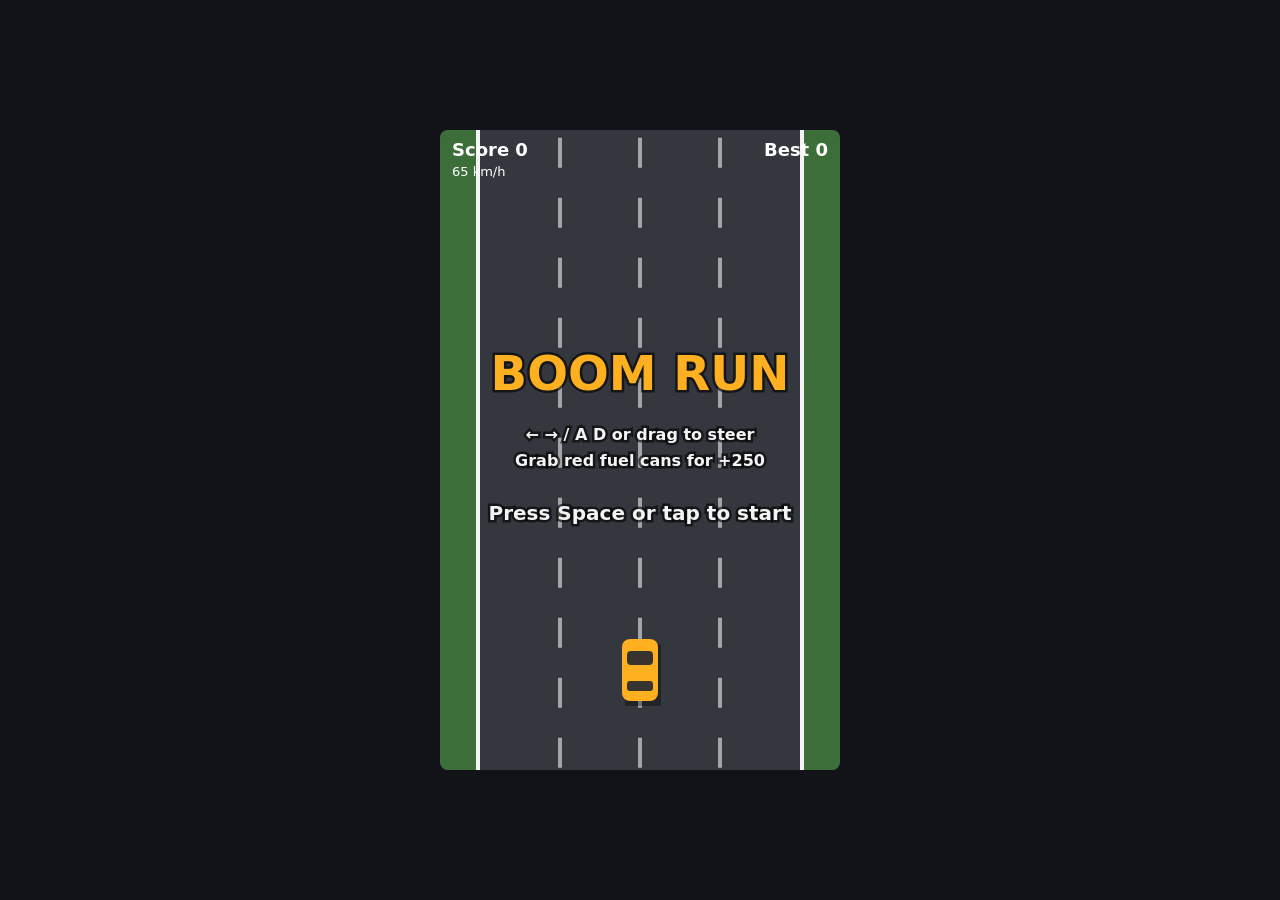
==== boom-run/index.html @ 5ee6bf42 "Add Road Rush: endless cross-the-road arcade game Canvas 2.5D low-poly game with endless world gener" ====
<!doctype html>
<html lang="en">
<head>
<meta charset="utf-8">
<meta name="viewport" content="width=device-width, initial-scale=1, user-scalable=no">
<title>Boom Run</title>
<style>
  :root { --bg: #111318; --fg: #f4f4f4; --accent: #ffb020; }
  * { box-sizing: border-box; }
  html, body { margin: 0; height: 100%; background: var(--bg); color: var(--fg);
    font-family: system-ui, sans-serif; overflow: hidden; touch-action: none; }
  #wrap { display: flex; align-items: center; justify-content: center; height: 100%; }
  canvas { background: #2b2f36; border-radius: 8px; max-width: 100vw; max-height: 100vh; }
</style>
</head>
<body>
<div id="wrap"><canvas id="c" width="400" height="640"></canvas></div>
<script>
// ---- Setup ---------------------------------------------------------------
const cv = document.getElementById('c');
const ctx = cv.getContext('2d');
const W = cv.width, H = cv.height;
const ROAD_L = 40, ROAD_R = W - 40, LANES = 4;
const LANE_W = (ROAD_R - ROAD_L) / LANES;
const CAR_W = 36, CAR_H = 62;
const TRAFFIC_COLORS = ['#4aa3ff', '#7ee07e', '#c77dff', '#ff7eb6', '#f4f4f4', '#56d6c9'];

function loadBest() { try { return +localStorage.getItem('boomrun.best') || 0; } catch { return 0; } }
function saveBest(v) { try { localStorage.setItem('boomrun.best', v); } catch {} }

let state, keys = {}, pointerX = null, best = loadBest();

function reset() {
  state = {
    mode: 'title',            // title | play | boom
    player: { x: W / 2, y: H - 100, vx: 0 },
    speed: 260,               // px/s the world scrolls
    dist: 0, bonus: 0,
    traffic: [], cans: [], particles: [],
    spawnT: 0, canT: 2, roadOff: 0, shake: 0, boomT: 0,
  };
}
reset();

// ---- Input ---------------------------------------------------------------
addEventListener('keydown', e => {
  keys[e.key] = true;
  if (e.key === ' ' || e.key === 'Enter') { e.preventDefault(); startOrRestart(); }
});
addEventListener('keyup', e => { keys[e.key] = false; });

function toCanvasX(e) {
  const r = cv.getBoundingClientRect();
  return (e.clientX - r.left) * (W / r.width);
}
cv.addEventListener('pointerdown', e => { pointerX = toCanvasX(e); startOrRestart(); });
cv.addEventListener('pointermove', e => { if (pointerX !== null) pointerX = toCanvasX(e); });
addEventListener('pointerup', () => { pointerX = null; });

function startOrRestart() {
  if (state.mode === 'title') state.mode = 'play';
  else if (state.mode === 'boom' && state.boomT > 0.8) { reset(); state.mode = 'play'; }
}

// ---- Spawning ------------------------------------------------------------
function laneX(i) { return ROAD_L + LANE_W * (i + 0.5); }

function spawnTraffic() {
  const lane = Math.floor(Math.random() * LANES);
  // avoid stacking on a car that just spawned in the same lane
  if (state.traffic.some(t => t.lane === lane && t.y < CAR_H * 2)) return;
  state.traffic.push({
    lane, x: laneX(lane), y: -CAR_H,
    v: 60 + Math.random() * 100,   // their own forward speed (slower than you)
    color: TRAFFIC_COLORS[Math.floor(Math.random() * TRAFFIC_COLORS.length)],
  });
}

function spawnCan() {
  const lane = Math.floor(Math.random() * LANES);
  state.cans.push({ x: laneX(lane), y: -20, t: 0 });
}

function explode(x, y) {
  for (let i = 0; i < 140; i++) {
    const a = Math.random() * Math.PI * 2, s = 60 + Math.random() * 420;
    state.particles.push({
      x, y, vx: Math.cos(a) * s, vy: Math.sin(a) * s,
      life: 0.6 + Math.random() * 1.2, age: 0,
      size: 2 + Math.random() * 6,
      hue: 10 + Math.random() * 45,
      smoke: Math.random() < 0.3,
    });
  }
  state.shake = 18;
}

// ---- Update --------------------------------------------------------------
function hit(a, b, pad = 6) {
  return Math.abs(a.x - b.x) < CAR_W - pad && Math.abs(a.y - b.y) < CAR_H - pad;
}

function update(dt) {
  const s = state;
  s.shake = Math.max(0, s.shake - dt * 40);

  for (const p of s.particles) {
    p.age += dt;
    p.x += p.vx * dt; p.y += p.vy * dt;
    p.vx *= 0.96; p.vy *= 0.96;
    if (p.smoke) p.vy -= 40 * dt;
  }
  s.particles = s.particles.filter(p => p.age < p.life);

  if (s.mode === 'boom') { s.boomT += dt; return; }
  if (s.mode !== 'play') { s.roadOff = (s.roadOff + 120 * dt) % 60; return; }

  // difficulty ramps with distance
  s.speed = Math.min(720, 260 + s.dist * 0.035);
  s.dist += s.speed * dt;
  s.roadOff = (s.roadOff + s.speed * dt) % 60;

  // steering: keyboard or drag
  const p = s.player;
  let dir = 0;
  if (keys.ArrowLeft || keys.a || keys.A) dir -= 1;
  if (keys.ArrowRight || keys.d || keys.D) dir += 1;
  if (pointerX !== null) dir = Math.max(-1, Math.min(1, (pointerX - p.x) / 30));
  p.vx += (dir * 420 - p.vx) * Math.min(1, dt * 10);
  p.x = Math.max(ROAD_L + CAR_W / 2, Math.min(ROAD_R - CAR_W / 2, p.x + p.vx * dt));

  // spawn
  s.spawnT -= dt;
  if (s.spawnT <= 0) { spawnTraffic(); s.spawnT = Math.max(0.28, 0.9 - s.dist / 40000); }
  s.canT -= dt;
  if (s.canT <= 0) { spawnCan(); s.canT = 2.5 + Math.random() * 3; }

  // move world
  for (const t of s.traffic) t.y += (s.speed - t.v) * dt;
  for (const c of s.cans) { c.y += s.speed * dt; c.t += dt; }
  s.traffic = s.traffic.filter(t => t.y < H + CAR_H);
  s.cans = s.cans.filter(c => c.y < H + 30);

  // fuel pickups
  s.cans = s.cans.filter(c => {
    if (Math.abs(c.x - p.x) < 30 && Math.abs(c.y - p.y) < 45) { s.bonus += 250; return false; }
    return true;
  });

  // crash!
  const crashed = s.traffic.find(t => hit(t, p));
  if (crashed) {
    s.mode = 'boom';
    explode((p.x + crashed.x) / 2, (p.y + crashed.y) / 2);
    crashed.wreck = true;
    const score = currentScore();
    if (score > best) { best = score; saveBest(best); s.newBest = true; }
  }
}

function currentScore() { return Math.floor(state.dist / 10) + state.bonus; }

// ---- Draw ----------------------------------------------------------------
function drawCar(x, y, color, wreck) {
  ctx.save();
  ctx.translate(x, y);
  ctx.fillStyle = 'rgba(0,0,0,.35)';
  ctx.fillRect(-CAR_W / 2 + 3, -CAR_H / 2 + 5, CAR_W, CAR_H);
  ctx.fillStyle = wreck ? '#222' : color;
  roundRect(-CAR_W / 2, -CAR_H / 2, CAR_W, CAR_H, 8); ctx.fill();
  ctx.fillStyle = wreck ? '#111' : 'rgba(20,30,50,.85)';
  roundRect(-CAR_W / 2 + 5, -CAR_H / 2 + 12, CAR_W - 10, 14, 4); ctx.fill();
  roundRect(-CAR_W / 2 + 5, CAR_H / 2 - 20, CAR_W - 10, 10, 3); ctx.fill();
  ctx.restore();
}

function roundRect(x, y, w, h, r) {
  ctx.beginPath();
  ctx.moveTo(x + r, y);
  ctx.arcTo(x + w, y, x + w, y + h, r);
  ctx.arcTo(x + w, y + h, x, y + h, r);
  ctx.arcTo(x, y + h, x, y, r);
  ctx.arcTo(x, y, x + w, y, r);
  ctx.closePath();
}

function drawCan(c) {
  const bob = Math.sin(c.t * 6) * 3;
  ctx.save();
  ctx.translate(c.x, c.y + bob);
  ctx.fillStyle = '#e53935';
  roundRect(-10, -13, 20, 26, 4); ctx.fill();
  ctx.fillStyle = '#ffd54f';
  ctx.fillRect(-4, -18, 8, 6);
  ctx.fillStyle = '#fff';
  ctx.font = 'bold 13px system-ui';
  ctx.textAlign = 'center';
  ctx.fillText('F', 0, 5);
  ctx.restore();
}

function centerText(text, y, size, color = '#f4f4f4') {
  ctx.font = `bold ${size}px system-ui`;
  ctx.textAlign = 'center';
  ctx.lineWidth = 5; ctx.strokeStyle = 'rgba(0,0,0,.6)';
  ctx.strokeText(text, W / 2, y);
  ctx.fillStyle = color;
  ctx.fillText(text, W / 2, y);
}

function draw() {
  const s = state;
  ctx.save();
  if (s.shake > 0) ctx.translate((Math.random() - .5) * s.shake, (Math.random() - .5) * s.shake);

  // grass + road
  ctx.fillStyle = '#3c6e3a'; ctx.fillRect(-20, -20, W + 40, H + 40);
  ctx.fillStyle = '#34373d'; ctx.fillRect(ROAD_L, -20, ROAD_R - ROAD_L, H + 40);
  ctx.fillStyle = '#f4f4f4';
  ctx.fillRect(ROAD_L - 4, -20, 4, H + 40); ctx.fillRect(ROAD_R, -20, 4, H + 40);
  ctx.fillStyle = 'rgba(255,255,255,.55)';
  for (let i = 1; i < LANES; i++) {
    const x = ROAD_L + LANE_W * i - 2;
    for (let y = -60 + s.roadOff; y < H; y += 60) ctx.fillRect(x, y, 4, 30);
  }

  for (const c of s.cans) drawCan(c);
  for (const t of s.traffic) drawCar(t.x, t.y, t.color, t.wreck);
  if (s.mode !== 'boom') drawCar(s.player.x, s.player.y, '#ffb020');

  // particles (additive glow for fire)
  ctx.globalCompositeOperation = 'lighter';
  for (const p of s.particles) {
    if (p.smoke) continue;
    const k = 1 - p.age / p.life;
    ctx.fillStyle = `hsla(${p.hue}, 100%, ${50 + k * 30}%, ${k})`;
    ctx.beginPath(); ctx.arc(p.x, p.y, p.size * (0.5 + k), 0, Math.PI * 2); ctx.fill();
  }
  ctx.globalCompositeOperation = 'source-over';
  for (const p of s.particles) {
    if (!p.smoke) continue;
    const k = 1 - p.age / p.life;
    ctx.fillStyle = `rgba(60,60,60,${k * 0.5})`;
    ctx.beginPath(); ctx.arc(p.x, p.y, p.size * (2.5 - k), 0, Math.PI * 2); ctx.fill();
  }
  ctx.restore();

  // HUD
  ctx.font = 'bold 18px system-ui'; ctx.textAlign = 'left'; ctx.fillStyle = '#fff';
  ctx.fillText(`Score ${currentScore()}`, 12, 26);
  ctx.textAlign = 'right';
  ctx.fillText(`Best ${best}`, W - 12, 26);
  ctx.textAlign = 'left'; ctx.font = '13px system-ui';
  ctx.fillText(`${Math.round(s.speed / 4)} km/h`, 12, 46);

  if (s.mode === 'title') {
    centerText('BOOM RUN', H / 2 - 60, 48, '#ffb020');
    centerText('← → / A D or drag to steer', H / 2 - 10, 16);
    centerText('Grab red fuel cans for +250', H / 2 + 16, 16);
    centerText('Press Space or tap to start', H / 2 + 70, 20);
  } else if (s.mode === 'boom' && s.boomT > 0.4) {
    centerText('BOOM!', H / 2 - 50, 64, '#ff5a2a');
    centerText(`Score ${currentScore()}`, H / 2 + 5, 26);
    if (s.newBest) centerText('New best!', H / 2 + 38, 20, '#ffd54f');
    if (s.boomT > 0.8) centerText('Space / tap to go again', H / 2 + 80, 18);
  }
}

// ---- Loop ----------------------------------------------------------------
let last = performance.now();
function frame(now) {
  const dt = Math.min(0.05, (now - last) / 1000);
  last = now;
  update(dt);
  draw();
  requestAnimationFrame(frame);
}
requestAnimationFrame(frame);
</script>
</body>
</html>
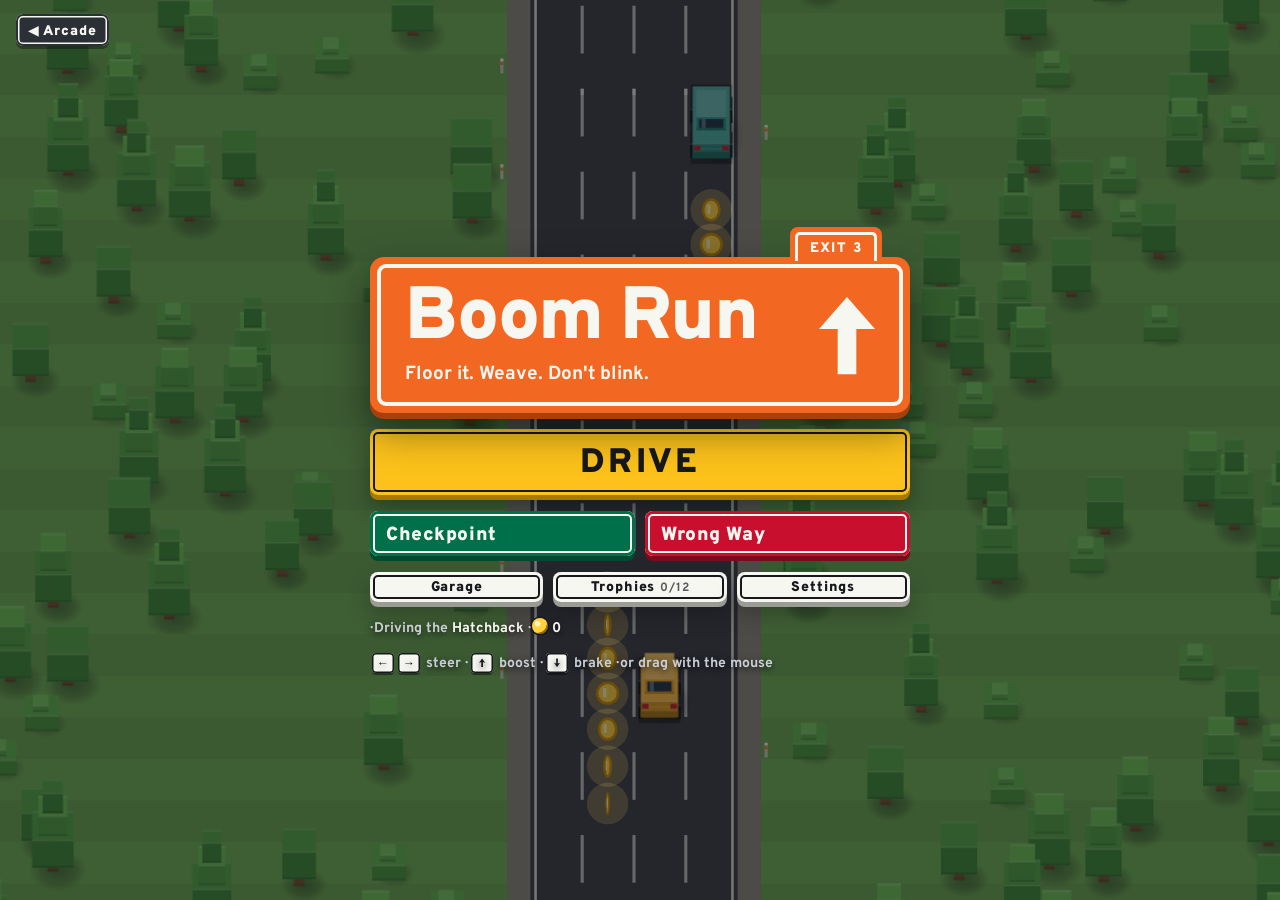
==== commit 261280c7: "Boom Run: rebuilt from the prototype into a full highway game The old single-file prototype is repla" ====
--- a/boom-run/index.html
+++ b/boom-run/index.html
@@ -2,280 +2,160 @@
 <html lang="en">
 <head>
 <meta charset="utf-8">
-<meta name="viewport" content="width=device-width, initial-scale=1, user-scalable=no">
+<meta name="viewport" content="width=device-width, initial-scale=1, maximum-scale=1, user-scalable=no, viewport-fit=cover">
+<meta name="theme-color" content="#1e2126">
 <title>Boom Run</title>
-<style>
-  :root { --bg: #111318; --fg: #f4f4f4; --accent: #ffb020; }
-  * { box-sizing: border-box; }
-  html, body { margin: 0; height: 100%; background: var(--bg); color: var(--fg);
-    font-family: system-ui, sans-serif; overflow: hidden; touch-action: none; }
-  #wrap { display: flex; align-items: center; justify-content: center; height: 100%; }
-  canvas { background: #2b2f36; border-radius: 8px; max-width: 100vw; max-height: 100vh; }
-</style>
+<link rel="stylesheet" href="../shared/fonts.css">
+<link rel="stylesheet" href="../shared/arcade.css">
+<link rel="stylesheet" href="../shared/game-ui.css">
+<link rel="stylesheet" href="css/style.css">
 </head>
 <body>
-<div id="wrap"><canvas id="c" width="400" height="640"></canvas></div>
-<script>
-// ---- Setup ---------------------------------------------------------------
-const cv = document.getElementById('c');
-const ctx = cv.getContext('2d');
-const W = cv.width, H = cv.height;
-const ROAD_L = 40, ROAD_R = W - 40, LANES = 4;
-const LANE_W = (ROAD_R - ROAD_L) / LANES;
-const CAR_W = 36, CAR_H = 62;
-const TRAFFIC_COLORS = ['#4aa3ff', '#7ee07e', '#c77dff', '#ff7eb6', '#f4f4f4', '#56d6c9'];
+<div id="game">
+  <canvas id="view" aria-label="The highway"></canvas>
 
-function loadBest() { try { return +localStorage.getItem('boomrun.best') || 0; } catch { return 0; } }
-function saveBest(v) { try { localStorage.setItem('boomrun.best', v); } catch {} }
+  <div id="hud" class="hidden">
+    <div class="hud-l">
+      <div class="plate guide"><span class="plate-lbl" id="hud-mode">ENDLESS</span><b id="hud-dist">0 m</b></div>
+      <div class="hud-sub"><span id="hud-speed">0 km/h</span> &middot; Score <b id="hud-score">0</b></div>
+      <div id="hud-combo" class="plate combo hidden"><b>x2</b><span>CLOSE CALLS</span></div>
+      <div id="hud-powers" class="chips"></div>
+    </div>
+    <div class="hud-r">
+      <div class="hud-row">
+        <div class="plate coinplate"><span class="coin-ico"></span><b id="hud-run-coins">0</b></div>
+      </div>
+      <div class="hud-row">
+        <button id="btn-pause" class="icon-btn" aria-label="Pause">
+          <svg viewBox="0 0 24 24" aria-hidden="true"><rect x="6" y="5" width="4" height="14" fill="currentColor"/><rect x="14" y="5" width="4" height="14" fill="currentColor"/></svg>
+        </button>
+        <button id="btn-mute" class="icon-btn" aria-label="Mute"></button>
+      </div>
+      <div id="hud-timer" class="timer hidden"><span>TIME</span><b id="hud-timer-val">35</b></div>
+    </div>
+    <div id="toasts" class="toasts" aria-live="polite"></div>
+    <div class="pedals">
+      <button id="btn-brake" class="pedal" aria-label="Brake">BRAKE</button>
+      <button id="btn-boost" class="pedal go" aria-label="Boost">BOOST</button>
+    </div>
+  </div>
 
-let state, keys = {}, pointerX = null, best = loadBest();
+  <!-- Title -->
+  <div id="screen-title" class="screen">
+    <a class="arcade-back" href="../index.html">&#9664; Arcade</a>
+    <div class="title-stack">
+      <div class="guide-sign orange">
+        <div class="exit-tab"><span>EXIT 3</span></div>
+        <div class="guide-inner title-inner">
+          <div>
+            <h1 class="logo">Boom Run</h1>
+            <p class="tag">Floor it. Weave. Don't blink.</p>
+          </div>
+          <svg class="sign-arrow" viewBox="0 0 48 64" aria-hidden="true"><path d="M24 3 45 27H31v34H17V27H3z" fill="currentColor"/></svg>
+        </div>
+      </div>
+      <button id="btn-play" class="btn-yellow btn-big">DRIVE</button>
+      <div class="modes">
+        <button id="btn-checkpoint" class="mode-btn m-cp"><b>Checkpoint</b><em id="best-checkpoint"></em></button>
+        <button id="btn-wrongway" class="mode-btn m-ww"><b>Wrong Way</b><em id="best-wrongway"></em></button>
+      </div>
+      <div class="menu-row">
+        <button id="btn-garage" class="btn-plate small">Garage</button>
+        <button id="btn-trophies" class="btn-plate small">Trophies <span id="trophy-count" class="count"></span></button>
+        <button id="btn-settings" class="btn-plate small">Settings</button>
+      </div>
+      <p class="meta"><span id="best-endless"></span> &middot; Driving the <b id="title-car">Hatchback</b> &middot; <span class="coin-ico"></span> <b id="title-coins">0</b></p>
+      <p class="controls kb"><kbd>&larr;</kbd><kbd>&rarr;</kbd> steer &middot; <kbd>&uarr;</kbd> boost &middot; <kbd>&darr;</kbd> brake &middot; or drag with the mouse</p>
+      <p class="controls touch">Drag to steer. Brake and boost buttons at the bottom</p>
+    </div>
+  </div>
 
-function reset() {
-  state = {
-    mode: 'title',            // title | play | boom
-    player: { x: W / 2, y: H - 100, vx: 0 },
-    speed: 260,               // px/s the world scrolls
-    dist: 0, bonus: 0,
-    traffic: [], cans: [], particles: [],
-    spawnT: 0, canT: 2, roadOff: 0, shake: 0, boomT: 0,
-  };
-}
-reset();
+  <!-- Pause -->
+  <div id="screen-pause" class="screen hidden">
+    <div class="barricade-card">
+      <div class="barricade" aria-hidden="true"></div>
+      <div class="barricade-body">
+        <h2>PAUSED</h2>
+        <div class="actions">
+          <button id="btn-resume" class="btn-yellow">RESUME</button>
+          <button id="btn-restart" class="btn-plate">Restart</button>
+          <button id="btn-quit" class="btn-plate">Quit to menu</button>
+        </div>
+        <p class="hint">P or Esc to resume &middot; coins you picked up are kept if you quit</p>
+      </div>
+    </div>
+  </div>
 
-// ---- Input ---------------------------------------------------------------
-addEventListener('keydown', e => {
-  keys[e.key] = true;
-  if (e.key === ' ' || e.key === 'Enter') { e.preventDefault(); startOrRestart(); }
-});
-addEventListener('keyup', e => { keys[e.key] = false; });
+  <!-- Results -->
+  <div id="screen-result" class="screen hidden">
+    <div class="card">
+      <div class="card-head"><span>RUN REPORT</span><span id="res-mode">ENDLESS</span></div>
+      <div class="card-body">
+        <div class="res-title"><h2 id="res-title">Boom!</h2><span id="res-new" class="stamp hidden">NEW BEST</span></div>
+        <dl class="fields">
+          <div><dt>Score</dt><dd id="res-score">0</dd></div>
+          <div><dt>Distance</dt><dd id="res-dist">0</dd></div>
+          <div><dt>Close calls</dt><dd id="res-near">0</dd></div>
+          <div id="res-cp-row"><dt>Checkpoints</dt><dd id="res-cp">0</dd></div>
+          <div><dt>Best</dt><dd id="res-best">0</dd></div>
+          <div><dt>Coins</dt><dd><span class="coin-ico"></span> +<span id="res-coins">0</span></dd></div>
+        </dl>
+        <ul id="res-trophies" class="res-trophies"></ul>
+        <div class="actions">
+          <button id="btn-again" class="btn-yellow">AGAIN</button>
+          <button id="btn-res-garage" class="btn-plate">Garage</button>
+          <button id="btn-res-menu" class="btn-plate">Menu</button>
+        </div>
+        <p class="hint kb-only">Space to go again</p>
+      </div>
+    </div>
+  </div>
 
-function toCanvasX(e) {
-  const r = cv.getBoundingClientRect();
-  return (e.clientX - r.left) * (W / r.width);
-}
-cv.addEventListener('pointerdown', e => { pointerX = toCanvasX(e); startOrRestart(); });
-cv.addEventListener('pointermove', e => { if (pointerX !== null) pointerX = toCanvasX(e); });
-addEventListener('pointerup', () => { pointerX = null; });
+  <!-- Garage -->
+  <div id="screen-garage" class="screen hidden">
+    <div class="card wide">
+      <div class="card-head"><span>GARAGE</span><span><span class="coin-ico"></span> <span id="garage-coins">0</span></span></div>
+      <div class="card-body" id="garage-body"></div>
+      <div class="card-foot actions"><button id="btn-garage-done" class="btn-yellow small">Done</button></div>
+    </div>
+  </div>
 
-function startOrRestart() {
-  if (state.mode === 'title') state.mode = 'play';
-  else if (state.mode === 'boom' && state.boomT > 0.8) { reset(); state.mode = 'play'; }
-}
+  <!-- Trophies -->
+  <div id="screen-trophies" class="screen hidden">
+    <div class="card">
+      <div class="card-head"><span>TROPHIES</span><span id="trophies-count"></span></div>
+      <div class="card-body"><ul id="trophy-list" class="trophy-list"></ul><div id="stats" class="stats"></div></div>
+      <div class="card-foot actions"><button id="btn-trophies-done" class="btn-yellow small">Done</button></div>
+    </div>
+  </div>
 
-// ---- Spawning ------------------------------------------------------------
-function laneX(i) { return ROAD_L + LANE_W * (i + 0.5); }
+  <!-- Settings -->
+  <div id="screen-settings" class="screen hidden">
+    <div class="card">
+      <div class="card-head"><span>SETTINGS</span></div>
+      <div class="card-body">
+        <div class="toggle-row"><span>Sound</span><button id="set-sound" class="toggle" role="switch" aria-checked="true" aria-label="Sound"></button></div>
+        <div class="toggle-row"><span>Screen shake</span><button id="set-shake" class="toggle" role="switch" aria-checked="true" aria-label="Screen shake"></button></div>
+        <div class="toggle-row"><span>Low graphics <em class="sub">for slower computers</em></span><button id="set-low" class="toggle" role="switch" aria-checked="false" aria-label="Low graphics"></button></div>
+        <button id="btn-reset" class="btn-red small">Reset Boom Run progress</button>
+      </div>
+      <div class="card-foot actions"><button id="btn-settings-done" class="btn-yellow small">Done</button></div>
+    </div>
+  </div>
+</div>
 
-function spawnTraffic() {
-  const lane = Math.floor(Math.random() * LANES);
-  // avoid stacking on a car that just spawned in the same lane
-  if (state.traffic.some(t => t.lane === lane && t.y < CAR_H * 2)) return;
-  state.traffic.push({
-    lane, x: laneX(lane), y: -CAR_H,
-    v: 60 + Math.random() * 100,   // their own forward speed (slower than you)
-    color: TRAFFIC_COLORS[Math.floor(Math.random() * TRAFFIC_COLORS.length)],
-  });
-}
-
-function spawnCan() {
-  const lane = Math.floor(Math.random() * LANES);
-  state.cans.push({ x: laneX(lane), y: -20, t: 0 });
-}
-
-function explode(x, y) {
-  for (let i = 0; i < 140; i++) {
-    const a = Math.random() * Math.PI * 2, s = 60 + Math.random() * 420;
-    state.particles.push({
-      x, y, vx: Math.cos(a) * s, vy: Math.sin(a) * s,
-      life: 0.6 + Math.random() * 1.2, age: 0,
-      size: 2 + Math.random() * 6,
-      hue: 10 + Math.random() * 45,
-      smoke: Math.random() < 0.3,
-    });
-  }
-  state.shake = 18;
-}
-
-// ---- Update --------------------------------------------------------------
-function hit(a, b, pad = 6) {
-  return Math.abs(a.x - b.x) < CAR_W - pad && Math.abs(a.y - b.y) < CAR_H - pad;
-}
-
-function update(dt) {
-  const s = state;
-  s.shake = Math.max(0, s.shake - dt * 40);
-
-  for (const p of s.particles) {
-    p.age += dt;
-    p.x += p.vx * dt; p.y += p.vy * dt;
-    p.vx *= 0.96; p.vy *= 0.96;
-    if (p.smoke) p.vy -= 40 * dt;
-  }
-  s.particles = s.particles.filter(p => p.age < p.life);
-
-  if (s.mode === 'boom') { s.boomT += dt; return; }
-  if (s.mode !== 'play') { s.roadOff = (s.roadOff + 120 * dt) % 60; return; }
-
-  // difficulty ramps with distance
-  s.speed = Math.min(720, 260 + s.dist * 0.035);
-  s.dist += s.speed * dt;
-  s.roadOff = (s.roadOff + s.speed * dt) % 60;
-
-  // steering: keyboard or drag
-  const p = s.player;
-  let dir = 0;
-  if (keys.ArrowLeft || keys.a || keys.A) dir -= 1;
-  if (keys.ArrowRight || keys.d || keys.D) dir += 1;
-  if (pointerX !== null) dir = Math.max(-1, Math.min(1, (pointerX - p.x) / 30));
-  p.vx += (dir * 420 - p.vx) * Math.min(1, dt * 10);
-  p.x = Math.max(ROAD_L + CAR_W / 2, Math.min(ROAD_R - CAR_W / 2, p.x + p.vx * dt));
-
-  // spawn
-  s.spawnT -= dt;
-  if (s.spawnT <= 0) { spawnTraffic(); s.spawnT = Math.max(0.28, 0.9 - s.dist / 40000); }
-  s.canT -= dt;
-  if (s.canT <= 0) { spawnCan(); s.canT = 2.5 + Math.random() * 3; }
-
-  // move world
-  for (const t of s.traffic) t.y += (s.speed - t.v) * dt;
-  for (const c of s.cans) { c.y += s.speed * dt; c.t += dt; }
-  s.traffic = s.traffic.filter(t => t.y < H + CAR_H);
-  s.cans = s.cans.filter(c => c.y < H + 30);
-
-  // fuel pickups
-  s.cans = s.cans.filter(c => {
-    if (Math.abs(c.x - p.x) < 30 && Math.abs(c.y - p.y) < 45) { s.bonus += 250; return false; }
-    return true;
-  });
-
-  // crash!
-  const crashed = s.traffic.find(t => hit(t, p));
-  if (crashed) {
-    s.mode = 'boom';
-    explode((p.x + crashed.x) / 2, (p.y + crashed.y) / 2);
-    crashed.wreck = true;
-    const score = currentScore();
-    if (score > best) { best = score; saveBest(best); s.newBest = true; }
-  }
-}
-
-function currentScore() { return Math.floor(state.dist / 10) + state.bonus; }
-
-// ---- Draw ----------------------------------------------------------------
-function drawCar(x, y, color, wreck) {
-  ctx.save();
-  ctx.translate(x, y);
-  ctx.fillStyle = 'rgba(0,0,0,.35)';
-  ctx.fillRect(-CAR_W / 2 + 3, -CAR_H / 2 + 5, CAR_W, CAR_H);
-  ctx.fillStyle = wreck ? '#222' : color;
-  roundRect(-CAR_W / 2, -CAR_H / 2, CAR_W, CAR_H, 8); ctx.fill();
-  ctx.fillStyle = wreck ? '#111' : 'rgba(20,30,50,.85)';
-  roundRect(-CAR_W / 2 + 5, -CAR_H / 2 + 12, CAR_W - 10, 14, 4); ctx.fill();
-  roundRect(-CAR_W / 2 + 5, CAR_H / 2 - 20, CAR_W - 10, 10, 3); ctx.fill();
-  ctx.restore();
-}
-
-function roundRect(x, y, w, h, r) {
-  ctx.beginPath();
-  ctx.moveTo(x + r, y);
-  ctx.arcTo(x + w, y, x + w, y + h, r);
-  ctx.arcTo(x + w, y + h, x, y + h, r);
-  ctx.arcTo(x, y + h, x, y, r);
-  ctx.arcTo(x, y, x + w, y, r);
-  ctx.closePath();
-}
-
-function drawCan(c) {
-  const bob = Math.sin(c.t * 6) * 3;
-  ctx.save();
-  ctx.translate(c.x, c.y + bob);
-  ctx.fillStyle = '#e53935';
-  roundRect(-10, -13, 20, 26, 4); ctx.fill();
-  ctx.fillStyle = '#ffd54f';
-  ctx.fillRect(-4, -18, 8, 6);
-  ctx.fillStyle = '#fff';
-  ctx.font = 'bold 13px system-ui';
-  ctx.textAlign = 'center';
-  ctx.fillText('F', 0, 5);
-  ctx.restore();
-}
-
-function centerText(text, y, size, color = '#f4f4f4') {
-  ctx.font = `bold ${size}px system-ui`;
-  ctx.textAlign = 'center';
-  ctx.lineWidth = 5; ctx.strokeStyle = 'rgba(0,0,0,.6)';
-  ctx.strokeText(text, W / 2, y);
-  ctx.fillStyle = color;
-  ctx.fillText(text, W / 2, y);
-}
-
-function draw() {
-  const s = state;
-  ctx.save();
-  if (s.shake > 0) ctx.translate((Math.random() - .5) * s.shake, (Math.random() - .5) * s.shake);
-
-  // grass + road
-  ctx.fillStyle = '#3c6e3a'; ctx.fillRect(-20, -20, W + 40, H + 40);
-  ctx.fillStyle = '#34373d'; ctx.fillRect(ROAD_L, -20, ROAD_R - ROAD_L, H + 40);
-  ctx.fillStyle = '#f4f4f4';
-  ctx.fillRect(ROAD_L - 4, -20, 4, H + 40); ctx.fillRect(ROAD_R, -20, 4, H + 40);
-  ctx.fillStyle = 'rgba(255,255,255,.55)';
-  for (let i = 1; i < LANES; i++) {
-    const x = ROAD_L + LANE_W * i - 2;
-    for (let y = -60 + s.roadOff; y < H; y += 60) ctx.fillRect(x, y, 4, 30);
-  }
-
-  for (const c of s.cans) drawCan(c);
-  for (const t of s.traffic) drawCar(t.x, t.y, t.color, t.wreck);
-  if (s.mode !== 'boom') drawCar(s.player.x, s.player.y, '#ffb020');
-
-  // particles (additive glow for fire)
-  ctx.globalCompositeOperation = 'lighter';
-  for (const p of s.particles) {
-    if (p.smoke) continue;
-    const k = 1 - p.age / p.life;
-    ctx.fillStyle = `hsla(${p.hue}, 100%, ${50 + k * 30}%, ${k})`;
-    ctx.beginPath(); ctx.arc(p.x, p.y, p.size * (0.5 + k), 0, Math.PI * 2); ctx.fill();
-  }
-  ctx.globalCompositeOperation = 'source-over';
-  for (const p of s.particles) {
-    if (!p.smoke) continue;
-    const k = 1 - p.age / p.life;
-    ctx.fillStyle = `rgba(60,60,60,${k * 0.5})`;
-    ctx.beginPath(); ctx.arc(p.x, p.y, p.size * (2.5 - k), 0, Math.PI * 2); ctx.fill();
-  }
-  ctx.restore();
-
-  // HUD
-  ctx.font = 'bold 18px system-ui'; ctx.textAlign = 'left'; ctx.fillStyle = '#fff';
-  ctx.fillText(`Score ${currentScore()}`, 12, 26);
-  ctx.textAlign = 'right';
-  ctx.fillText(`Best ${best}`, W - 12, 26);
-  ctx.textAlign = 'left'; ctx.font = '13px system-ui';
-  ctx.fillText(`${Math.round(s.speed / 4)} km/h`, 12, 46);
-
-  if (s.mode === 'title') {
-    centerText('BOOM RUN', H / 2 - 60, 48, '#ffb020');
-    centerText('← → / A D or drag to steer', H / 2 - 10, 16);
-    centerText('Grab red fuel cans for +250', H / 2 + 16, 16);
-    centerText('Press Space or tap to start', H / 2 + 70, 20);
-  } else if (s.mode === 'boom' && s.boomT > 0.4) {
-    centerText('BOOM!', H / 2 - 50, 64, '#ff5a2a');
-    centerText(`Score ${currentScore()}`, H / 2 + 5, 26);
-    if (s.newBest) centerText('New best!', H / 2 + 38, 20, '#ffd54f');
-    if (s.boomT > 0.8) centerText('Space / tap to go again', H / 2 + 80, 18);
-  }
-}
-
-// ---- Loop ----------------------------------------------------------------
-let last = performance.now();
-function frame(now) {
-  const dt = Math.min(0.05, (now - last) / 1000);
-  last = now;
-  update(dt);
-  draw();
-  requestAnimationFrame(frame);
-}
-requestAnimationFrame(frame);
-</script>
+<script src="../road-rush/js/util.js"></script>
+<script src="../shared/rr-bridge.js"></script>
+<script src="../road-rush/js/audio.js"></script>
+<script src="../road-rush/js/effects.js"></script>
+<script src="../road-rush/js/draw.js"></script>
+<script src="../road-rush/js/vehicles.js"></script>
+<script src="../shared/wallet.js"></script>
+<script src="../shared/kit.js"></script>
+<script src="../shared/cars.js"></script>
+<script src="js/data.js"></script>
+<script src="js/road.js"></script>
+<script src="js/view.js"></script>
+<script src="js/game.js"></script>
 </body>
 </html>
--- a/shared/fonts.css
+++ b/shared/fonts.css
@@ -0,0 +1,6 @@
+/* Overpass and Overpass Mono (SIL Open Font License 1.1), embedded so every page
+   looks right offline and when opened straight from disk (file://). */
+@font-face { font-family: 'Overpass'; font-style: normal; font-weight: 100 900; font-display: swap;
+  src: url([data-uri]) format('woff2'); }
+@font-face { font-family: 'Overpass Mono'; font-style: normal; font-weight: 300 700; font-display: swap;
+  src: url([data-uri]) format('woff2'); }
--- a/shared/arcade.css
+++ b/shared/arcade.css
@@ -0,0 +1,343 @@
+/* Shared look for the arcade: the picker and every game except Road Rush
+   (which keeps its own copy of these rules in road-rush/css/style.css).
+   Road signs everywhere: green guide signs, white plates, yellow buttons. */
+:root {
+  --asphalt: #1e2126;
+  --asphalt-2: #2b2f36;
+  --asphalt-3: #363b44;
+  --sign-green: #00704a;
+  --sign-green-deep: #004a31;
+  --sign-blue: #1d4f91;
+  --sign-blue-deep: #12335f;
+  --sign-yellow: #fcc21b;
+  --sign-yellow-deep: #a87800;
+  --sign-red: #c8102e;
+  --sign-red-deep: #7a0a1c;
+  --sign-orange: #f26722;
+  --sign-orange-deep: #a8400c;
+  --sign-white: #f7f7f2;
+  --sign-brown: #6b3f21;
+  --sign-purple: #5b3a9e;
+  --sign-purple-deep: #3b2468;
+  --ink: #16181c;
+  --ink-soft: #4b515c;
+  --paper: #fbfbf8;
+  --muted: #c9ced6;
+  --font-sign: 'Overpass', 'Arial Narrow', Arial, system-ui, sans-serif;
+  --font-mono: 'Overpass Mono', ui-monospace, Menlo, Consolas, monospace;
+  color-scheme: dark;
+}
+
+* { box-sizing: border-box; }
+
+html, body {
+  margin: 0;
+  background: var(--asphalt);
+  color: var(--sign-white);
+  font-family: var(--font-sign);
+  -webkit-tap-highlight-color: transparent;
+}
+
+.hidden { display: none !important; }
+
+button { font-family: var(--font-sign); }
+button:focus-visible, a:focus-visible { outline: 3px solid var(--sign-white); outline-offset: 3px; }
+
+/* ---- Sign-plate buttons -------------------------------------------------------- */
+.btn-yellow, .btn-plate, .btn-red, .btn-dark {
+  display: inline-block;
+  border: 0;
+  border-radius: 8px;
+  cursor: pointer;
+  font-family: var(--font-sign);
+  font-weight: 900;
+  line-height: 1;
+  letter-spacing: 0.06em;
+  padding: 14px 26px 11px;
+  text-align: center;
+  text-decoration: none;
+  transition: transform 0.1s ease, box-shadow 0.1s ease;
+}
+.btn-yellow {
+  font-size: 22px;
+  color: var(--ink);
+  background: var(--sign-yellow);
+  box-shadow: inset 0 0 0 3px var(--sign-yellow), inset 0 0 0 5px var(--ink), 0 5px 0 var(--sign-yellow-deep), 0 12px 22px rgba(0, 0, 0, 0.3);
+}
+.btn-plate {
+  font-size: 17px;
+  color: var(--ink);
+  background: var(--sign-white);
+  box-shadow: inset 0 0 0 3px var(--sign-white), inset 0 0 0 5px var(--ink), 0 5px 0 #9a9c95, 0 12px 22px rgba(0, 0, 0, 0.25);
+}
+.btn-red {
+  font-size: 17px;
+  color: var(--sign-white);
+  background: var(--sign-red);
+  box-shadow: inset 0 0 0 3px var(--sign-red), inset 0 0 0 5px var(--sign-white), 0 5px 0 var(--sign-red-deep), 0 12px 22px rgba(0, 0, 0, 0.25);
+}
+.btn-dark {
+  font-size: 15px;
+  color: var(--sign-white);
+  background: var(--asphalt-2);
+  box-shadow: inset 0 0 0 2px var(--asphalt-2), inset 0 0 0 3.5px var(--sign-white), 0 4px 0 rgba(0, 0, 0, 0.4);
+}
+.btn-big { font-size: 34px; padding: 18px 46px 14px; letter-spacing: 0.1em; }
+.btn-yellow.small, .btn-plate.small, .btn-red.small, .btn-dark.small { font-size: 14px; padding: 9px 12px 7px; }
+.btn-yellow:hover, .btn-plate:hover, .btn-red:hover, .btn-dark:hover { transform: translateY(-2px); }
+.btn-yellow:active, .btn-plate:active, .btn-red:active, .btn-dark:active { transform: translateY(4px); }
+.btn-yellow:active { box-shadow: inset 0 0 0 3px var(--sign-yellow), inset 0 0 0 5px var(--ink), 0 1px 0 var(--sign-yellow-deep); }
+.btn-plate:active { box-shadow: inset 0 0 0 3px var(--sign-white), inset 0 0 0 5px var(--ink), 0 1px 0 #9a9c95; }
+.btn-red:active { box-shadow: inset 0 0 0 3px var(--sign-red), inset 0 0 0 5px var(--sign-white), 0 1px 0 var(--sign-red-deep); }
+.btn-dark:active { box-shadow: inset 0 0 0 2px var(--asphalt-2), inset 0 0 0 3.5px var(--sign-white), 0 1px 0 rgba(0, 0, 0, 0.4); }
+.btn-yellow:disabled, .btn-plate:disabled, .btn-red:disabled, .btn-dark:disabled { opacity: 0.5; cursor: default; transform: none; }
+
+.actions { display: flex; flex-wrap: wrap; gap: 12px; align-items: center; }
+
+/* Back to the picker */
+.arcade-back {
+  position: absolute;
+  top: max(14px, env(safe-area-inset-top));
+  left: max(16px, env(safe-area-inset-left));
+  z-index: 2;
+  padding: 8px 12px 6px;
+  border-radius: 7px;
+  background: var(--asphalt-2);
+  color: var(--sign-white);
+  font-size: 14px;
+  font-weight: 900;
+  letter-spacing: 0.06em;
+  text-decoration: none;
+  box-shadow: inset 0 0 0 2px var(--asphalt-2), inset 0 0 0 3.5px var(--sign-white), 0 3px 0 rgba(0, 0, 0, 0.35);
+  transition: transform 0.1s ease;
+}
+.arcade-back:hover { transform: translateY(-1px); }
+.arcade-back:active { transform: translateY(2px); }
+
+/* ---- Plates (HUD) ---------------------------------------------------------------- */
+.plate {
+  display: inline-flex;
+  flex-direction: column;
+  align-items: center;
+  min-width: 78px;
+  padding: 8px 12px 5px;
+  border-radius: 7px;
+  line-height: 1;
+}
+.plate-lbl { font-size: 11px; font-weight: 900; letter-spacing: 0.16em; }
+.plate b { font-size: 30px; font-weight: 900; font-variant-numeric: tabular-nums; margin-top: 2px; }
+.plate.guide {
+  background: var(--sign-green);
+  color: var(--sign-white);
+  box-shadow: inset 0 0 0 3px var(--sign-green), inset 0 0 0 5px var(--sign-white), 0 4px 0 rgba(0, 0, 0, 0.3), 0 10px 18px rgba(0, 0, 0, 0.25);
+}
+.plate.limit {
+  background: var(--sign-white);
+  color: var(--ink);
+  box-shadow: inset 0 0 0 3px var(--sign-white), inset 0 0 0 5px var(--ink), 0 4px 0 rgba(0, 0, 0, 0.3), 0 10px 18px rgba(0, 0, 0, 0.25);
+}
+.plate.coinplate {
+  flex-direction: row;
+  gap: 7px;
+  min-width: 0;
+  padding: 5px 10px 3px 7px;
+  background: var(--sign-yellow);
+  color: var(--ink);
+  box-shadow: inset 0 0 0 2px var(--sign-yellow), inset 0 0 0 3.5px var(--ink), 0 3px 0 rgba(0, 0, 0, 0.3);
+}
+.plate.coinplate b { font-size: 18px; margin: 0; }
+.coin-ico {
+  display: inline-block;
+  flex: none;
+  width: 16px;
+  height: 16px;
+  border-radius: 50%;
+  vertical-align: -2px;
+  background: radial-gradient(circle at 35% 35%, #fff4b8 0 18%, #ffd23f 22% 60%, #9c6a00 64%);
+  box-shadow: 0 0 0 1.5px var(--ink);
+}
+
+.icon-btn {
+  width: 40px;
+  height: 40px;
+  display: grid;
+  place-items: center;
+  border: 0;
+  border-radius: 7px;
+  background: var(--asphalt-2);
+  color: var(--sign-white);
+  box-shadow: inset 0 0 0 2px var(--asphalt-2), inset 0 0 0 3.5px var(--sign-white), 0 3px 0 rgba(0, 0, 0, 0.35);
+  cursor: pointer;
+  transition: transform 0.1s ease;
+}
+.icon-btn svg { width: 20px; height: 20px; }
+.icon-btn:hover { transform: translateY(-1px); }
+.icon-btn:active { transform: translateY(2px); }
+.icon-btn.off { color: #ff8a8a; }
+
+/* ---- Guide signs ------------------------------------------------------------------ */
+.guide-sign {
+  position: relative;
+  padding: 7px;
+  border-radius: 14px;
+  background: var(--sign-green);
+  box-shadow: 0 6px 0 var(--sign-green-deep), 0 18px 40px rgba(0, 0, 0, 0.45);
+}
+.guide-sign.blue { background: var(--sign-blue); box-shadow: 0 6px 0 var(--sign-blue-deep), 0 18px 40px rgba(0, 0, 0, 0.45); }
+.guide-sign.orange { background: var(--sign-orange); box-shadow: 0 6px 0 var(--sign-orange-deep), 0 18px 40px rgba(0, 0, 0, 0.45); }
+.guide-sign.purple { background: var(--sign-purple); box-shadow: 0 6px 0 var(--sign-purple-deep), 0 18px 40px rgba(0, 0, 0, 0.45); }
+.guide-inner {
+  padding: 18px 20px 16px 24px;
+  border: 4px solid var(--sign-white);
+  border-radius: 9px;
+}
+.exit-tab {
+  position: absolute;
+  top: -30px;
+  right: 28px;
+  padding: 5px 5px 0;
+  border-radius: 8px 8px 0 0;
+  background: inherit;
+}
+.exit-tab span {
+  display: block;
+  padding: 5px 12px 4px;
+  border: 3px solid var(--sign-white);
+  border-bottom: 0;
+  border-radius: 5px 5px 0 0;
+  font-size: 14px;
+  font-weight: 900;
+  letter-spacing: 0.1em;
+}
+
+/* ---- Overlay screens ---------------------------------------------------------- */
+.screen {
+  position: absolute;
+  inset: 0;
+  display: flex;
+  align-items: center;
+  justify-content: center;
+  padding: max(20px, env(safe-area-inset-top)) 16px max(20px, env(safe-area-inset-bottom));
+  background: rgba(14, 16, 20, 0.5);
+  overflow-y: auto;
+  animation: fade-in 0.25s ease;
+}
+.screen > * { margin: auto 0; }
+.screen.modal { background: rgba(10, 12, 16, 0.75); z-index: 5; }
+
+/* Paper card: shop, results, trophies */
+.card {
+  width: min(520px, 100%);
+  border-radius: 10px;
+  background: var(--paper);
+  color: var(--ink);
+  box-shadow: 0 18px 40px rgba(0, 0, 0, 0.45);
+  overflow: hidden;
+  animation: slide-up 0.3s ease-out;
+}
+.card-head {
+  display: flex;
+  justify-content: space-between;
+  align-items: center;
+  gap: 12px;
+  padding: 12px 18px 10px;
+  background: var(--ink);
+  color: var(--sign-white);
+  font-size: 13px;
+  font-weight: 900;
+  letter-spacing: 0.14em;
+}
+.card-body { padding: 16px 18px 18px; display: flex; flex-direction: column; gap: 14px; }
+.card h2 { margin: 0; font-size: 32px; font-weight: 900; line-height: 1; text-wrap: balance; }
+.card .hint { color: var(--ink-soft); }
+
+.hint { margin: 0; font-size: 13px; font-weight: 600; color: var(--muted); }
+
+/* Barricade card: pause */
+.barricade-card {
+  width: min(360px, 100%);
+  overflow: hidden;
+  border-radius: 10px;
+  background: var(--asphalt-2);
+  box-shadow: 0 18px 40px rgba(0, 0, 0, 0.45);
+  animation: slide-up 0.3s ease-out;
+}
+.barricade { height: 26px; background: repeating-linear-gradient(-45deg, var(--sign-orange) 0 18px, var(--sign-white) 18px 36px); }
+.barricade-body { display: flex; flex-direction: column; gap: 16px; padding: 18px 20px 20px; }
+.barricade-body h2 { margin: 0; font-size: 34px; font-weight: 900; letter-spacing: 0.08em; }
+
+/* Toggle rows (settings) */
+.toggle-row { display: flex; align-items: center; justify-content: space-between; gap: 12px; font-weight: 800; }
+.toggle {
+  position: relative;
+  flex: none;
+  width: 52px;
+  height: 30px;
+  border: 0;
+  border-radius: 15px;
+  background: #c3c7ce;
+  cursor: pointer;
+  transition: background 0.15s ease;
+}
+.toggle::after {
+  content: '';
+  position: absolute;
+  top: 3px;
+  left: 3px;
+  width: 24px;
+  height: 24px;
+  border-radius: 50%;
+  background: #fff;
+  box-shadow: 0 1px 3px rgba(0, 0, 0, 0.35);
+  transition: transform 0.15s ease;
+}
+.toggle[aria-checked="true"] { background: var(--sign-green); }
+.toggle[aria-checked="true"]::after { transform: translateX(22px); }
+
+/* Toasts */
+.toasts {
+  position: absolute;
+  left: 50%;
+  top: max(84px, calc(env(safe-area-inset-top) + 70px));
+  transform: translateX(-50%);
+  display: flex;
+  flex-direction: column;
+  align-items: center;
+  gap: 8px;
+  pointer-events: none;
+  z-index: 4;
+}
+.toast {
+  padding: 8px 14px 6px;
+  border-radius: 7px;
+  background: var(--sign-yellow);
+  color: var(--ink);
+  font-weight: 900;
+  font-size: 15px;
+  letter-spacing: 0.04em;
+  box-shadow: inset 0 0 0 2px var(--sign-yellow), inset 0 0 0 3.5px var(--ink), 0 4px 0 rgba(0, 0, 0, 0.3);
+  animation: toast-in 0.25s cubic-bezier(0.2, 1.3, 0.4, 1);
+}
+.toast.out { opacity: 0; transform: translateY(-8px); transition: opacity 0.3s ease, transform 0.3s ease; }
+
+kbd {
+  display: inline-block;
+  min-width: 22px;
+  margin: 0 2px;
+  padding: 3px 5px 1px;
+  border-radius: 4px;
+  background: var(--sign-white);
+  color: var(--ink);
+  font: 800 12px var(--font-sign);
+  text-align: center;
+  box-shadow: inset 0 0 0 1.5px var(--ink), 0 2px 0 rgba(0, 0, 0, 0.4);
+}
+
+@keyframes fade-in { from { opacity: 0; } to { opacity: 1; } }
+@keyframes slide-up { from { opacity: 0; transform: translateY(18px); } to { opacity: 1; transform: none; } }
+@keyframes drop-in { from { opacity: 0; transform: translateY(-24px) scale(0.97); } to { opacity: 1; transform: none; } }
+@keyframes toast-in { from { opacity: 0; transform: translateY(10px) scale(0.9); } to { opacity: 1; transform: none; } }
+
+@media (prefers-reduced-motion: reduce) {
+  *, *::before, *::after { animation-duration: 0.01ms !important; transition-duration: 0.01ms !important; }
+}
--- a/shared/game-ui.css
+++ b/shared/game-ui.css
@@ -0,0 +1,97 @@
+/* Menus and HUD pieces shared by Traffic Control and Boom Run. */
+html, body { height: 100%; overflow: hidden; -webkit-user-select: none; user-select: none; }
+#game { position: fixed; inset: 0; overflow: hidden; touch-action: none; }
+#view { position: absolute; inset: 0; width: 100%; height: 100%; display: block; }
+
+/* ---- HUD ----------------------------------------------------------------------- */
+#hud { position: absolute; inset: 0; pointer-events: none; }
+.hud-l, .hud-r { position: absolute; top: max(12px, env(safe-area-inset-top)); display: flex; flex-direction: column; gap: 8px; }
+.hud-l { left: max(14px, env(safe-area-inset-left)); align-items: flex-start; }
+.hud-r { right: max(14px, env(safe-area-inset-right)); align-items: flex-end; }
+.hud-row { display: flex; gap: 8px; align-items: center; }
+.hud-r button { pointer-events: auto; }
+
+.toast.warn { background: var(--sign-orange); box-shadow: inset 0 0 0 2px var(--sign-orange), inset 0 0 0 3.5px var(--ink), 0 4px 0 rgba(0, 0, 0, 0.3); }
+.toast.trophy { background: var(--sign-white); }
+.toast.power { background: #7fe0ff; box-shadow: inset 0 0 0 2px #7fe0ff, inset 0 0 0 3.5px var(--ink), 0 4px 0 rgba(0, 0, 0, 0.3); }
+
+.toast.go { background: #7be07b; box-shadow: inset 0 0 0 2px #7be07b, inset 0 0 0 3.5px var(--ink), 0 4px 0 rgba(0, 0, 0, 0.3); }
+
+@keyframes bump { 0% { transform: scale(1); } 40% { transform: scale(1.25); } 100% { transform: scale(1); } }
+
+/* ---- Title -------------------------------------------------------------------------- */
+.title-stack { width: min(540px, 100%); display: flex; flex-direction: column; gap: 16px; animation: drop-in 0.5s cubic-bezier(0.2, 1.3, 0.4, 1); }
+.title-stack .guide-sign { margin-top: 30px; }
+.title-inner { display: flex; align-items: center; justify-content: space-between; gap: 14px; }
+.logo { margin: 0; font-size: clamp(42px, 10vw, 74px); font-weight: 900; line-height: 0.92; letter-spacing: -0.015em; text-wrap: balance; }
+.tag { margin: 8px 0 0; font-size: clamp(15px, 3.6vw, 19px); font-weight: 700; }
+.mode-btn {
+  display: flex;
+  align-items: baseline;
+  justify-content: space-between;
+  gap: 12px;
+  padding: 12px 16px 9px;
+  border: 0;
+  border-radius: 8px;
+  cursor: pointer;
+  background: var(--sign-blue);
+  color: var(--sign-white);
+  box-shadow: inset 0 0 0 3px var(--sign-blue), inset 0 0 0 5px var(--sign-white), 0 5px 0 var(--sign-blue-deep);
+  transition: transform 0.1s ease;
+}
+.mode-btn b { font-size: 19px; font-weight: 900; letter-spacing: 0.03em; text-align: left; }
+.mode-btn em { font-style: normal; font-size: 13px; font-weight: 700; opacity: 0.9; text-align: right; }
+@media (max-width: 520px) { .mode-btn { flex-direction: column; align-items: flex-start; gap: 4px; } .mode-btn em { text-align: left; } }
+.mode-btn:hover { transform: translateY(-2px); }
+.mode-btn:active { transform: translateY(3px); }
+.menu-row { display: grid; grid-template-columns: repeat(3, 1fr); gap: 10px; }
+.count { font-weight: 700; font-size: 12px; opacity: 0.7; }
+.meta, .controls { margin: 0; font-size: 14px; font-weight: 700; color: var(--muted); text-shadow: 0 2px 6px rgba(0, 0, 0, 0.7); }
+.meta b { color: var(--sign-white); }
+.star { color: #ffd23f; }
+@media (hover: none) { .controls.kb { display: none; } }
+@media (hover: hover) { .controls.touch { display: none; } }
+
+/* ---- Cards ---------------------------------------------------------------------- */
+.card.wide { width: min(720px, 100%); }
+.card-foot { padding: 0 18px 18px; }
+.card-body h3 { margin: 0 0 8px; font-size: 13px; font-weight: 900; letter-spacing: 0.14em; color: var(--ink-soft); text-transform: uppercase; }
+.fields { margin: 0; display: grid; gap: 6px; }
+.fields > div { display: flex; justify-content: space-between; gap: 12px; padding-bottom: 6px; border-bottom: 1.5px dashed #d4d8df; }
+.fields dt { font-weight: 700; color: var(--ink-soft); }
+.fields dd { margin: 0; font-weight: 900; font-variant-numeric: tabular-nums; }
+.res-trophies { list-style: none; margin: 0; padding: 0; display: flex; flex-direction: column; gap: 4px; font-weight: 800; }
+.res-trophies:empty { display: none; }
+
+/* Shop */
+.shop-grid { display: grid; grid-template-columns: repeat(auto-fill, minmax(200px, 1fr)); gap: 8px; }
+.shop-item {
+  display: flex;
+  align-items: center;
+  justify-content: space-between;
+  gap: 10px;
+  padding: 10px 10px 10px 12px;
+  border-radius: 8px;
+  background: #fff;
+  box-shadow: inset 0 0 0 1.5px #d4d8df;
+}
+.shop-item.equipped { box-shadow: inset 0 0 0 2.5px var(--sign-green); }
+.shop-item.poor .btn-yellow { opacity: 0.5; }
+.si-txt { display: flex; flex-direction: column; gap: 2px; min-width: 0; }
+.si-txt b { font-size: 15px; font-weight: 900; }
+.si-txt em { font-style: normal; font-size: 12px; font-weight: 700; color: var(--ink-soft); }
+.shop-item button { flex: none; white-space: nowrap; }
+
+/* Trophies */
+.trophy-list { list-style: none; margin: 0; padding: 0; display: flex; flex-direction: column; gap: 6px; max-height: 50vh; overflow-y: auto; }
+.trophy-list li { display: flex; align-items: center; gap: 10px; padding: 8px 10px; border-radius: 7px; background: #eef0f3; opacity: 0.7; }
+.trophy-list li.got { background: #fff4cc; opacity: 1; }
+.tro-ico { font-size: 20px; color: #c9a020; }
+.tro-txt { display: flex; flex-direction: column; flex: 1; min-width: 0; }
+.tro-txt b { font-size: 14px; font-weight: 900; }
+.tro-txt em { font-style: normal; font-size: 12px; font-weight: 700; color: var(--ink-soft); }
+.tro-coins { font-size: 12px; font-weight: 900; color: #a87800; }
+.stats { display: flex; flex-wrap: wrap; gap: 6px 16px; font-size: 13px; font-weight: 700; color: var(--ink-soft); }
+.stats b { color: var(--ink); }
+
+.toggle-row .sub { display: block; font-style: normal; font-size: 12px; color: var(--ink-soft); }
--- a/boom-run/css/style.css
+++ b/boom-run/css/style.css
@@ -0,0 +1,142 @@
+/* Boom Run: HUD and garage (shared menu styles live in ../shared/game-ui.css). */
+.hud-sub {
+  padding: 4px 8px 2px;
+  border-radius: 5px;
+  background: rgba(14, 16, 20, 0.72);
+  font-size: 12px;
+  font-weight: 800;
+  letter-spacing: 0.04em;
+  font-variant-numeric: tabular-nums;
+}
+.plate.guide b { font-size: 26px; }
+.plate.combo {
+  flex-direction: row;
+  gap: 8px;
+  align-items: baseline;
+  padding: 6px 10px 4px;
+  background: var(--sign-orange);
+  color: var(--ink);
+  box-shadow: inset 0 0 0 2px var(--sign-orange), inset 0 0 0 3.5px var(--ink), 0 3px 0 rgba(0, 0, 0, 0.3);
+}
+.plate.combo b { font-size: 22px; margin: 0; }
+.plate.combo span { font-size: 10px; font-weight: 900; letter-spacing: 0.12em; }
+.plate.combo.bump { animation: bump 0.25s ease; }
+.chips { display: flex; flex-direction: column; gap: 5px; align-items: flex-start; }
+.chip {
+  padding: 4px 8px 2px;
+  border-radius: 5px;
+  background: var(--c);
+  color: #fff;
+  font-size: 11px;
+  font-weight: 900;
+  letter-spacing: 0.08em;
+  font-variant-numeric: tabular-nums;
+  box-shadow: 0 2px 0 rgba(0, 0, 0, 0.35);
+}
+.timer {
+  display: flex;
+  flex-direction: column;
+  align-items: center;
+  min-width: 70px;
+  padding: 6px 10px 4px;
+  border-radius: 7px;
+  background: var(--sign-white);
+  color: var(--ink);
+  line-height: 1;
+  box-shadow: inset 0 0 0 2px var(--sign-white), inset 0 0 0 3.5px var(--ink), 0 3px 0 rgba(0, 0, 0, 0.3);
+}
+.timer span { font-size: 10px; font-weight: 900; letter-spacing: 0.16em; }
+.timer b { font-size: 28px; font-weight: 900; font-variant-numeric: tabular-nums; }
+.timer.low { background: var(--sign-red); color: var(--sign-white); box-shadow: inset 0 0 0 2px var(--sign-red), inset 0 0 0 3.5px var(--sign-white), 0 3px 0 rgba(0, 0, 0, 0.3); animation: bump 0.5s ease infinite; }
+
+/* Brake and boost: touch screens only */
+.pedals {
+  position: absolute;
+  left: max(14px, env(safe-area-inset-left));
+  right: max(14px, env(safe-area-inset-right));
+  bottom: max(14px, env(safe-area-inset-bottom));
+  display: flex;
+  justify-content: space-between;
+  pointer-events: none;
+}
+.pedal {
+  pointer-events: auto;
+  width: 86px;
+  height: 58px;
+  border: 0;
+  border-radius: 10px;
+  background: rgba(43, 47, 54, 0.82);
+  color: var(--sign-white);
+  font-family: var(--font-sign);
+  font-size: 13px;
+  font-weight: 900;
+  letter-spacing: 0.1em;
+  box-shadow: inset 0 0 0 2px rgba(247, 247, 242, 0.8), 0 4px 0 rgba(0, 0, 0, 0.4);
+  touch-action: none;
+}
+.pedal.go { background: rgba(252, 194, 27, 0.9); color: var(--ink); box-shadow: inset 0 0 0 2px var(--ink), 0 4px 0 var(--sign-yellow-deep); }
+.pedal:active { transform: translateY(3px); }
+@media (hover: hover) and (pointer: fine) { .pedals { display: none; } }
+
+/* ---- Title ---------------------------------------------------------------------- */
+.sign-arrow { flex: none; width: clamp(36px, 10vw, 64px); height: auto; color: var(--sign-white); }
+.modes { display: grid; grid-template-columns: 1fr 1fr; gap: 10px; }
+.mode-btn.m-cp { background: var(--sign-green); box-shadow: inset 0 0 0 3px var(--sign-green), inset 0 0 0 5px var(--sign-white), 0 5px 0 var(--sign-green-deep); }
+.mode-btn.m-ww { background: var(--sign-red); box-shadow: inset 0 0 0 3px var(--sign-red), inset 0 0 0 5px var(--sign-white), 0 5px 0 var(--sign-red-deep); }
+.mode-btn { flex-direction: column; align-items: flex-start; gap: 4px; }
+.mode-btn em { text-align: left; }
+.mode-btn em:empty { display: none; }
+
+/* ---- Report --------------------------------------------------------------------- */
+.res-title { display: flex; flex-wrap: wrap; align-items: center; justify-content: space-between; gap: 8px; }
+.stamp {
+  padding: 5px 10px 3px;
+  border: 3px solid var(--sign-red);
+  border-radius: 6px;
+  color: var(--sign-red);
+  font-size: 15px;
+  font-weight: 900;
+  letter-spacing: 0.12em;
+  transform: rotate(-6deg);
+}
+@media (hover: none) { .kb-only { display: none; } }
+
+/* ---- Garage --------------------------------------------------------------------- */
+.car-card {
+  display: grid;
+  grid-template-columns: 96px 1fr;
+  grid-template-rows: auto auto;
+  align-items: center;
+  gap: 4px 10px;
+  padding: 8px 10px;
+  border-radius: 8px;
+  background: #fff;
+  box-shadow: inset 0 0 0 1.5px #d4d8df;
+}
+.car-card canvas { grid-row: span 2; width: 96px; height: 72px; border-radius: 6px; background: #3a3d44; }
+.car-card button { justify-self: start; }
+.car-card.equipped { box-shadow: inset 0 0 0 2.5px var(--sign-green); }
+.car-card.poor button { opacity: 0.5; }
+.bars { display: flex; flex-direction: column; gap: 3px; margin-top: 4px; }
+.bars span { display: grid; grid-template-columns: 38px 1fr; align-items: center; gap: 6px; font-size: 10px; font-weight: 900; letter-spacing: 0.06em; color: var(--ink-soft); }
+.bars i { height: 5px; border-radius: 3px; background: linear-gradient(90deg, var(--sign-orange) var(--w), #e3e6ea var(--w)); }
+
+.paint {
+  display: flex;
+  align-items: center;
+  gap: 8px;
+  padding: 8px 10px;
+  border: 0;
+  border-radius: 8px;
+  background: #fff;
+  color: var(--ink);
+  font-family: var(--font-sign);
+  cursor: pointer;
+  box-shadow: inset 0 0 0 1.5px #d4d8df;
+  text-align: left;
+}
+.paint .swatch { flex: none; width: 26px; height: 26px; border-radius: 6px; background: var(--paint); box-shadow: inset 0 0 0 2px rgba(0, 0, 0, 0.25); }
+.paint b { flex: 1; font-size: 14px; font-weight: 900; }
+.paint em { font-style: normal; font-size: 12px; font-weight: 800; color: var(--ink-soft); }
+.paint.on { box-shadow: inset 0 0 0 2.5px var(--sign-green); cursor: default; }
+.paint:disabled:not(.on) { opacity: 0.5; cursor: default; }
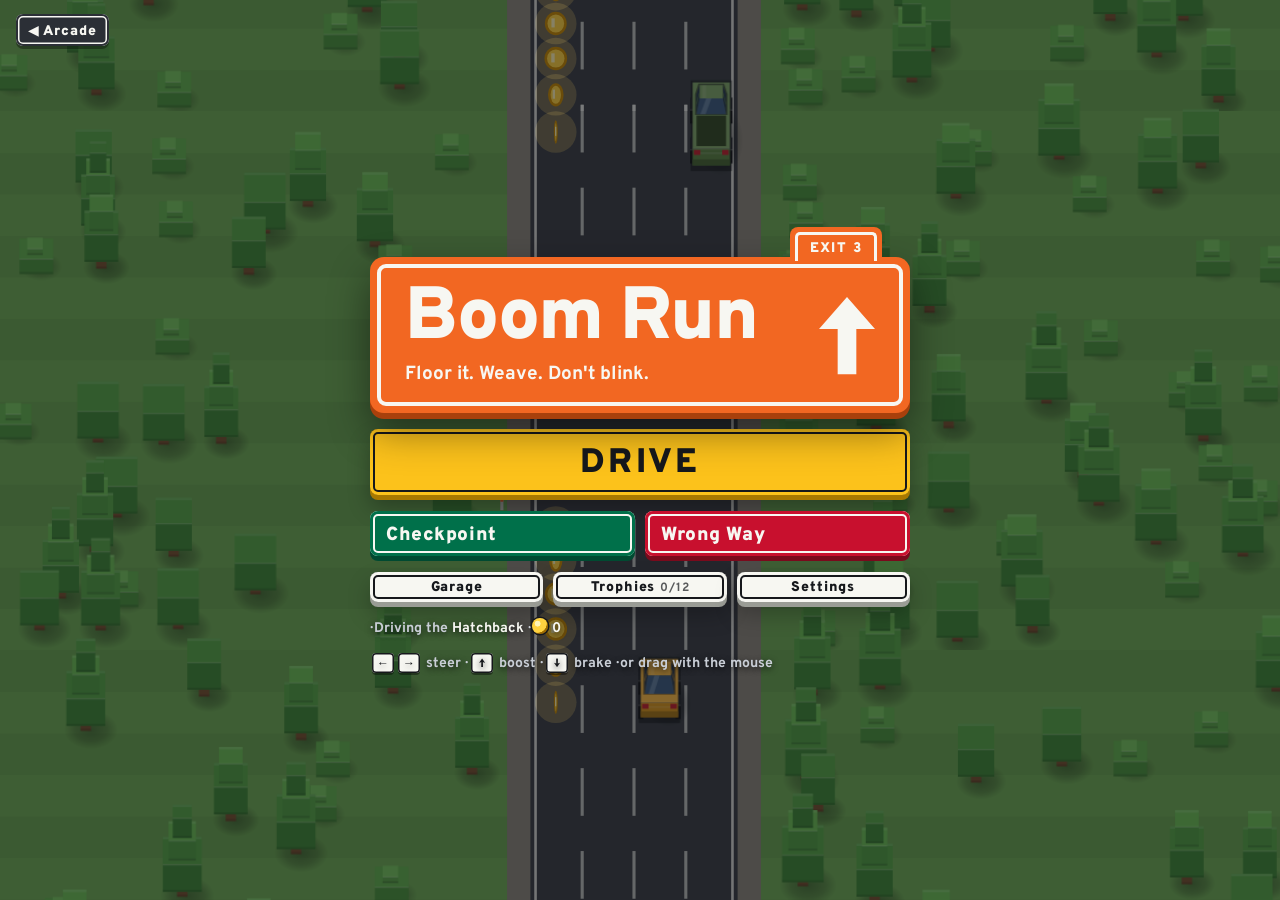
==== commit daaabc35: "Fix the Hall of Art, rebuild car roofs, quick restart in Road Rush Hall of Art - Buttons work again." ====
--- a/boom-run/index.html
+++ b/boom-run/index.html
@@ -149,6 +149,7 @@
 <script src="../road-rush/js/audio.js"></script>
 <script src="../road-rush/js/effects.js"></script>
 <script src="../road-rush/js/draw.js"></script>
+<script src="../road-rush/js/carshape.js"></script>
 <script src="../road-rush/js/vehicles.js"></script>
 <script src="../shared/wallet.js"></script>
 <script src="../shared/kit.js"></script>
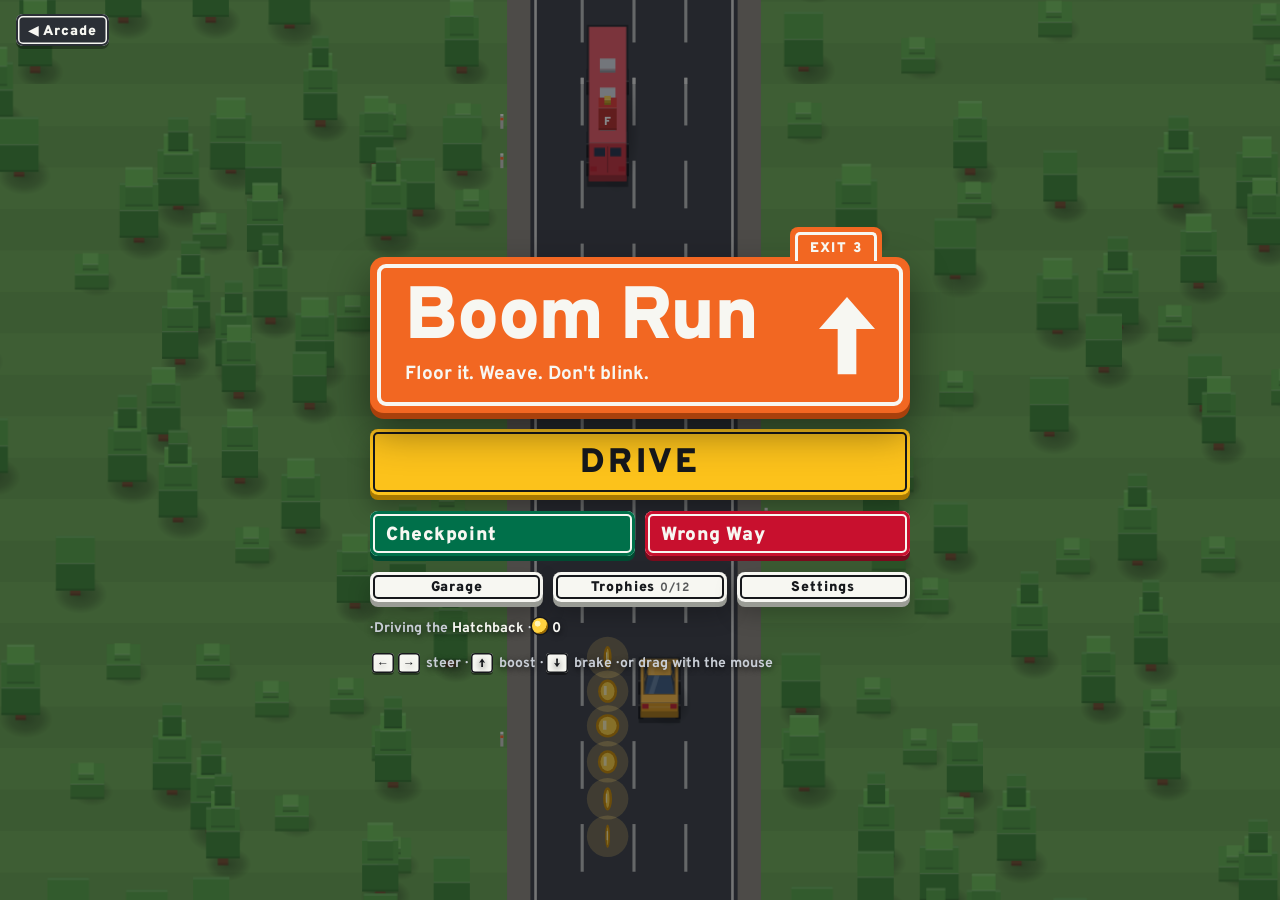
==== commit 2db8d3b4: "Luxury cars in all three road games, and a lightning crash fix Nine lookalike luxury cars, each draw" ====
--- a/boom-run/index.html
+++ b/boom-run/index.html
@@ -151,6 +151,7 @@
 <script src="../road-rush/js/draw.js"></script>
 <script src="../road-rush/js/carshape.js"></script>
 <script src="../road-rush/js/vehicles.js"></script>
+<script src="../road-rush/js/luxury.js"></script>
 <script src="../shared/wallet.js"></script>
 <script src="../shared/kit.js"></script>
 <script src="../shared/cars.js"></script>
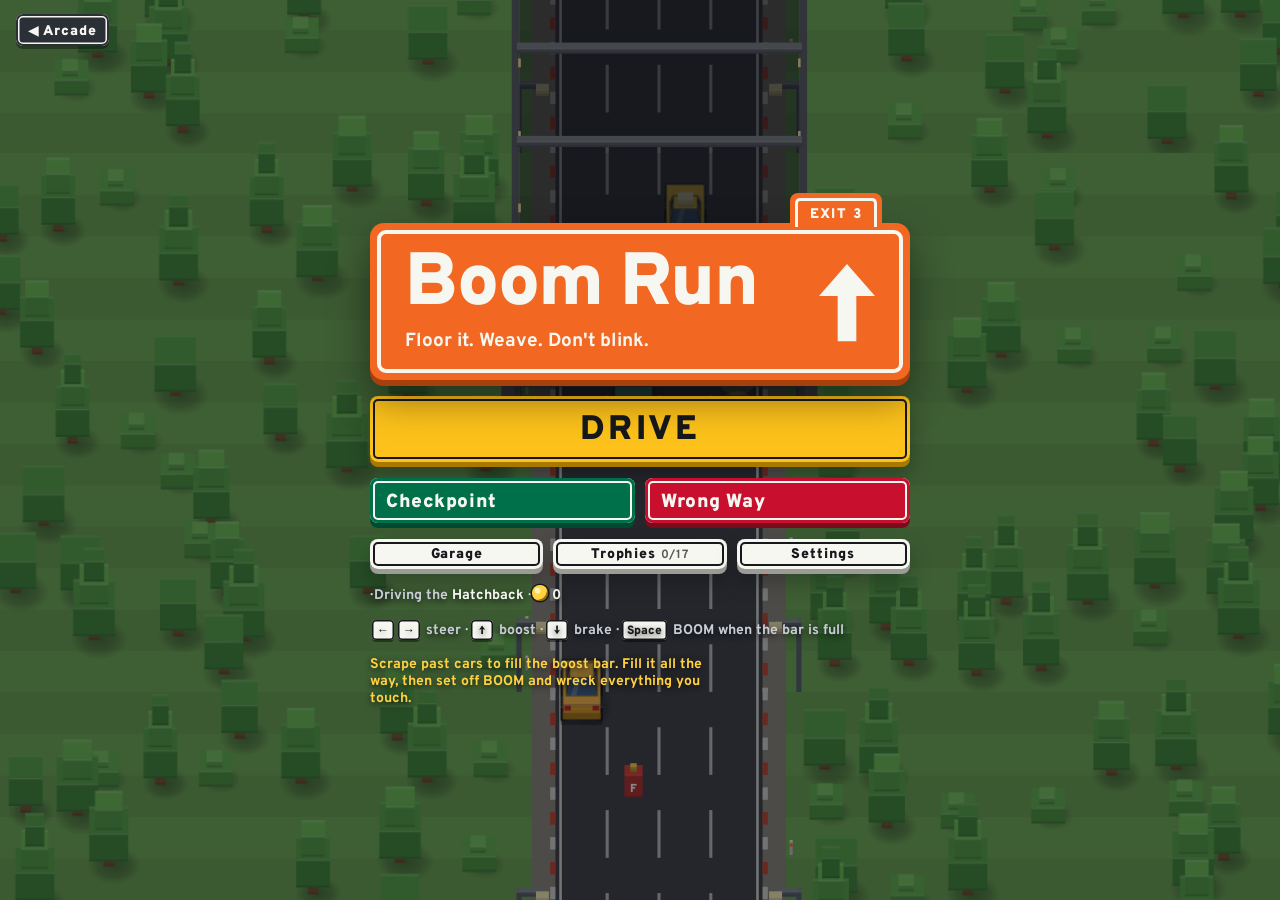
==== commit 81be90f2: "Boom Run: boost, BOOM, chain reactions, road features and a luxury garage The loop is now: scrape pa" ====
--- a/boom-run/index.html
+++ b/boom-run/index.html
@@ -18,6 +18,7 @@
     <div class="hud-l">
       <div class="plate guide"><span class="plate-lbl" id="hud-mode">ENDLESS</span><b id="hud-dist">0 m</b></div>
       <div class="hud-sub"><span id="hud-speed">0 km/h</span> &middot; Score <b id="hud-score">0</b></div>
+      <div id="hud-boost" class="boostbar"><i></i><span>BOOST</span></div>
       <div id="hud-combo" class="plate combo hidden"><b>x2</b><span>CLOSE CALLS</span></div>
       <div id="hud-powers" class="chips"></div>
     </div>
@@ -36,6 +37,7 @@
     <div id="toasts" class="toasts" aria-live="polite"></div>
     <div class="pedals">
       <button id="btn-brake" class="pedal" aria-label="Brake">BRAKE</button>
+      <button id="btn-boom" class="pedal boom hidden" aria-label="Boom">BOOM!</button>
       <button id="btn-boost" class="pedal go" aria-label="Boost">BOOST</button>
     </div>
   </div>
@@ -65,8 +67,9 @@
         <button id="btn-settings" class="btn-plate small">Settings</button>
       </div>
       <p class="meta"><span id="best-endless"></span> &middot; Driving the <b id="title-car">Hatchback</b> &middot; <span class="coin-ico"></span> <b id="title-coins">0</b></p>
-      <p class="controls kb"><kbd>&larr;</kbd><kbd>&rarr;</kbd> steer &middot; <kbd>&uarr;</kbd> boost &middot; <kbd>&darr;</kbd> brake &middot; or drag with the mouse</p>
-      <p class="controls touch">Drag to steer. Brake and boost buttons at the bottom</p>
+      <p class="controls kb"><kbd>&larr;</kbd><kbd>&rarr;</kbd> steer &middot; <kbd>&uarr;</kbd> boost &middot; <kbd>&darr;</kbd> brake &middot; <kbd>Space</kbd> BOOM when the bar is full</p>
+      <p class="controls tip">Scrape past cars to fill the boost bar. Fill it all the way, then set off BOOM and wreck everything you touch.</p>
+      <p class="controls touch">Drag to steer. Brake and boost buttons at the bottom, BOOM when it lights up</p>
     </div>
   </div>
 
--- a/boom-run/css/style.css
+++ b/boom-run/css/style.css
@@ -140,3 +140,50 @@
 .paint em { font-style: normal; font-size: 12px; font-weight: 800; color: var(--ink-soft); }
 .paint.on { box-shadow: inset 0 0 0 2.5px var(--sign-green); cursor: default; }
 .paint:disabled:not(.on) { opacity: 0.5; cursor: default; }
+
+/* The boost bar: fills from close calls, burns while you boost, and turns to BOOM */
+.boostbar {
+  position: relative;
+  width: 168px;
+  height: 20px;
+  border-radius: 6px;
+  background: rgba(14, 16, 20, 0.72);
+  box-shadow: inset 0 0 0 2px rgba(247, 247, 242, 0.75);
+  overflow: hidden;
+}
+.boostbar i {
+  position: absolute;
+  inset: 3px;
+  border-radius: 3px;
+  background: linear-gradient(90deg, #ffb000, #ffd23f);
+  transform: scaleX(0);
+  transform-origin: 0 50%;
+}
+.boostbar span {
+  position: absolute;
+  inset: 0;
+  display: grid;
+  place-items: center;
+  padding-top: 2px;
+  font-size: 11px;
+  font-weight: 900;
+  letter-spacing: 0.14em;
+  color: var(--sign-white);
+  text-shadow: 0 1px 0 rgba(0, 0, 0, 0.7);
+}
+.boostbar.burn i { background: linear-gradient(90deg, #ff7a1a, #ffe08a); }
+.boostbar.ready { box-shadow: inset 0 0 0 2px #fff3c4, 0 0 0 2px #ff4f2e; animation: bump 0.6s ease infinite; }
+.boostbar.ready i { background: linear-gradient(90deg, #ff4f2e, #ffb000); }
+.boostbar.boom i { background: linear-gradient(90deg, #ff2e2e, #ff9a2e); }
+.boostbar.boom { box-shadow: inset 0 0 0 2px #fff3c4, 0 0 14px rgba(255, 90, 40, 0.8); }
+.pedal.boom { align-self: center; width: 104px; background: #ff4f2e; color: #fff; font-size: 16px; box-shadow: inset 0 0 0 2px #fff3c4, 0 4px 0 #a3271a; animation: bump 0.6s ease infinite; }
+.controls.tip { max-width: 40ch; color: #ffd23f; }
+
+/* upgrades in the garage */
+.car-card.upg { grid-template-columns: 1fr; }
+.pips { display: flex; gap: 4px; margin-top: 4px; }
+.pips i { width: 16px; height: 6px; border-radius: 3px; background: #e3e6ea; }
+.pips i.on { background: var(--sign-orange); }
+
+/* on narrow screens the toasts drop below the HUD so they never cover the boost bar */
+@media (max-width: 560px) { #hud .toasts { top: 168px; } }
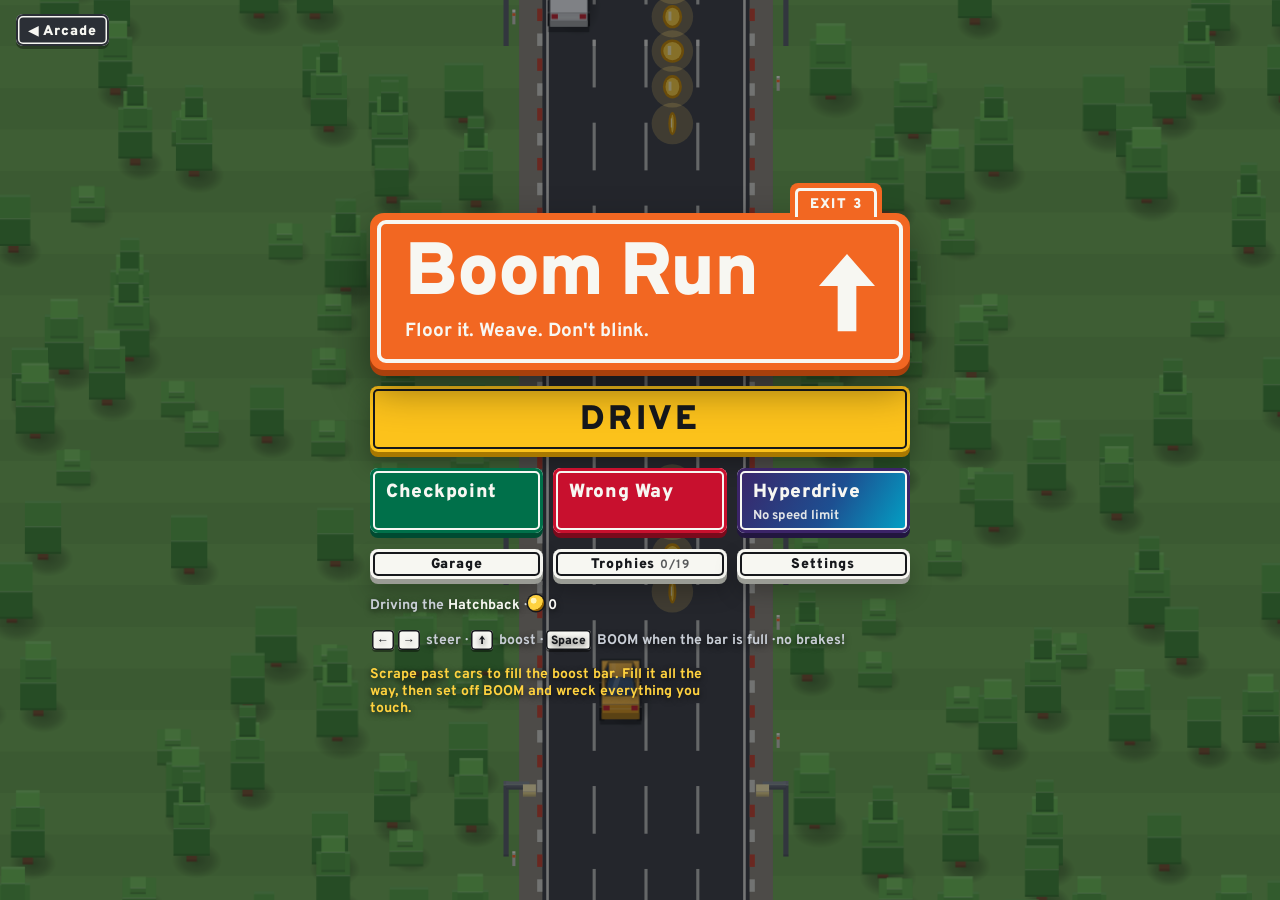
==== commit 3d2bdafb: "Boom Run: no slowing down, and a Hyperdrive mode - No brakes: the brake key and pedal are gone, grav" ====
--- a/boom-run/index.html
+++ b/boom-run/index.html
@@ -36,7 +36,6 @@
     </div>
     <div id="toasts" class="toasts" aria-live="polite"></div>
     <div class="pedals">
-      <button id="btn-brake" class="pedal" aria-label="Brake">BRAKE</button>
       <button id="btn-boom" class="pedal boom hidden" aria-label="Boom">BOOM!</button>
       <button id="btn-boost" class="pedal go" aria-label="Boost">BOOST</button>
     </div>
@@ -60,16 +59,17 @@
       <div class="modes">
         <button id="btn-checkpoint" class="mode-btn m-cp"><b>Checkpoint</b><em id="best-checkpoint"></em></button>
         <button id="btn-wrongway" class="mode-btn m-ww"><b>Wrong Way</b><em id="best-wrongway"></em></button>
+        <button id="btn-hyper" class="mode-btn m-hy"><b>Hyperdrive</b><em id="best-hyper"></em></button>
       </div>
       <div class="menu-row">
         <button id="btn-garage" class="btn-plate small">Garage</button>
         <button id="btn-trophies" class="btn-plate small">Trophies <span id="trophy-count" class="count"></span></button>
         <button id="btn-settings" class="btn-plate small">Settings</button>
       </div>
-      <p class="meta"><span id="best-endless"></span> &middot; Driving the <b id="title-car">Hatchback</b> &middot; <span class="coin-ico"></span> <b id="title-coins">0</b></p>
-      <p class="controls kb"><kbd>&larr;</kbd><kbd>&rarr;</kbd> steer &middot; <kbd>&uarr;</kbd> boost &middot; <kbd>&darr;</kbd> brake &middot; <kbd>Space</kbd> BOOM when the bar is full</p>
+      <p class="meta"><span id="best-endless"></span>Driving the <b id="title-car">Hatchback</b> &middot; <span class="coin-ico"></span> <b id="title-coins">0</b></p>
+      <p class="controls kb"><kbd>&larr;</kbd><kbd>&rarr;</kbd> steer &middot; <kbd>&uarr;</kbd> boost &middot; <kbd>Space</kbd> BOOM when the bar is full &middot; no brakes!</p>
       <p class="controls tip">Scrape past cars to fill the boost bar. Fill it all the way, then set off BOOM and wreck everything you touch.</p>
-      <p class="controls touch">Drag to steer. Brake and boost buttons at the bottom, BOOM when it lights up</p>
+      <p class="controls touch">Drag to steer. Hold BOOST to go faster, tap BOOM when it lights up. No brakes!</p>
     </div>
   </div>
 
@@ -99,6 +99,7 @@
           <div><dt>Score</dt><dd id="res-score">0</dd></div>
           <div><dt>Distance</dt><dd id="res-dist">0</dd></div>
           <div><dt>Close calls</dt><dd id="res-near">0</dd></div>
+          <div><dt>Top speed</dt><dd id="res-top">0 km/h</dd></div>
           <div id="res-cp-row"><dt>Checkpoints</dt><dd id="res-cp">0</dd></div>
           <div><dt>Best</dt><dd id="res-best">0</dd></div>
           <div><dt>Coins</dt><dd><span class="coin-ico"></span> +<span id="res-coins">0</span></dd></div>
--- a/boom-run/css/style.css
+++ b/boom-run/css/style.css
@@ -49,14 +49,15 @@
 .timer b { font-size: 28px; font-weight: 900; font-variant-numeric: tabular-nums; }
 .timer.low { background: var(--sign-red); color: var(--sign-white); box-shadow: inset 0 0 0 2px var(--sign-red), inset 0 0 0 3.5px var(--sign-white), 0 3px 0 rgba(0, 0, 0, 0.3); animation: bump 0.5s ease infinite; }
 
-/* Brake and boost: touch screens only */
+/* Boost (and BOOM): touch screens only */
 .pedals {
   position: absolute;
   left: max(14px, env(safe-area-inset-left));
   right: max(14px, env(safe-area-inset-right));
   bottom: max(14px, env(safe-area-inset-bottom));
   display: flex;
-  justify-content: space-between;
+  justify-content: flex-end;
+  gap: 12px;
   pointer-events: none;
 }
 .pedal {
@@ -80,7 +81,9 @@
 
 /* ---- Title ---------------------------------------------------------------------- */
 .sign-arrow { flex: none; width: clamp(36px, 10vw, 64px); height: auto; color: var(--sign-white); }
-.modes { display: grid; grid-template-columns: 1fr 1fr; gap: 10px; }
+.modes { display: grid; grid-template-columns: repeat(3, minmax(0, 1fr)); gap: 10px; }
+@media (max-width: 520px) { .modes { grid-template-columns: 1fr 1fr; } .modes .m-hy { grid-column: span 2; } }
+.mode-btn.m-hy { background: linear-gradient(120deg, #3b2468, #1d4f91 55%, #00a6c8); box-shadow: inset 0 0 0 3px #3b2468, inset 0 0 0 5px var(--sign-white), 0 5px 0 #22163f; }
 .mode-btn.m-cp { background: var(--sign-green); box-shadow: inset 0 0 0 3px var(--sign-green), inset 0 0 0 5px var(--sign-white), 0 5px 0 var(--sign-green-deep); }
 .mode-btn.m-ww { background: var(--sign-red); box-shadow: inset 0 0 0 3px var(--sign-red), inset 0 0 0 5px var(--sign-white), 0 5px 0 var(--sign-red-deep); }
 .mode-btn { flex-direction: column; align-items: flex-start; gap: 4px; }
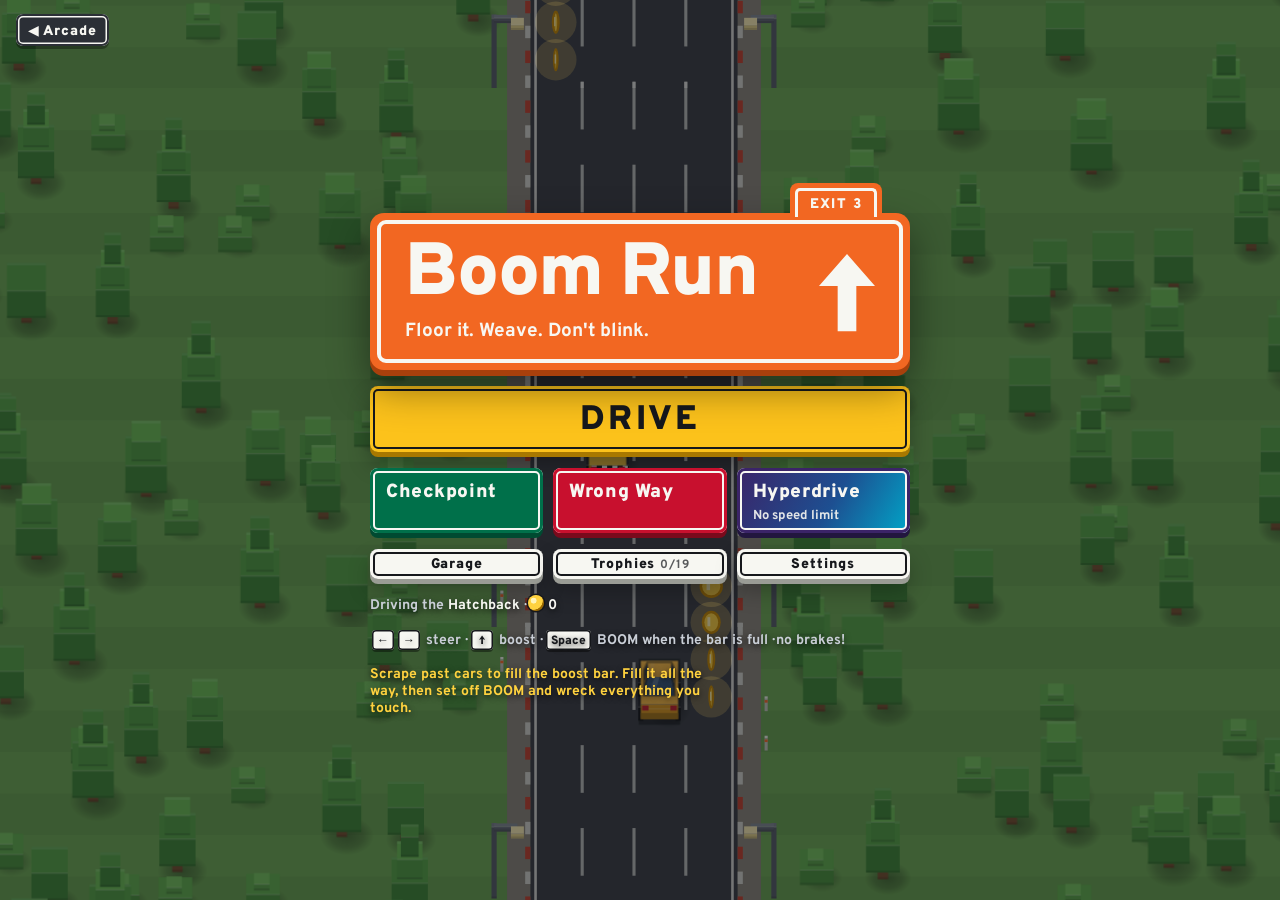
==== commit 4d63b6cf: "Backups for every game's progress, and Traffic Control share codes Backups (a new button on the arca" ====
--- a/boom-run/index.html
+++ b/boom-run/index.html
@@ -157,6 +157,7 @@
 <script src="../road-rush/js/vehicles.js"></script>
 <script src="../road-rush/js/luxury.js"></script>
 <script src="../shared/wallet.js"></script>
+<script src="../shared/saves.js"></script>
 <script src="../shared/kit.js"></script>
 <script src="../shared/cars.js"></script>
 <script src="js/data.js"></script>
